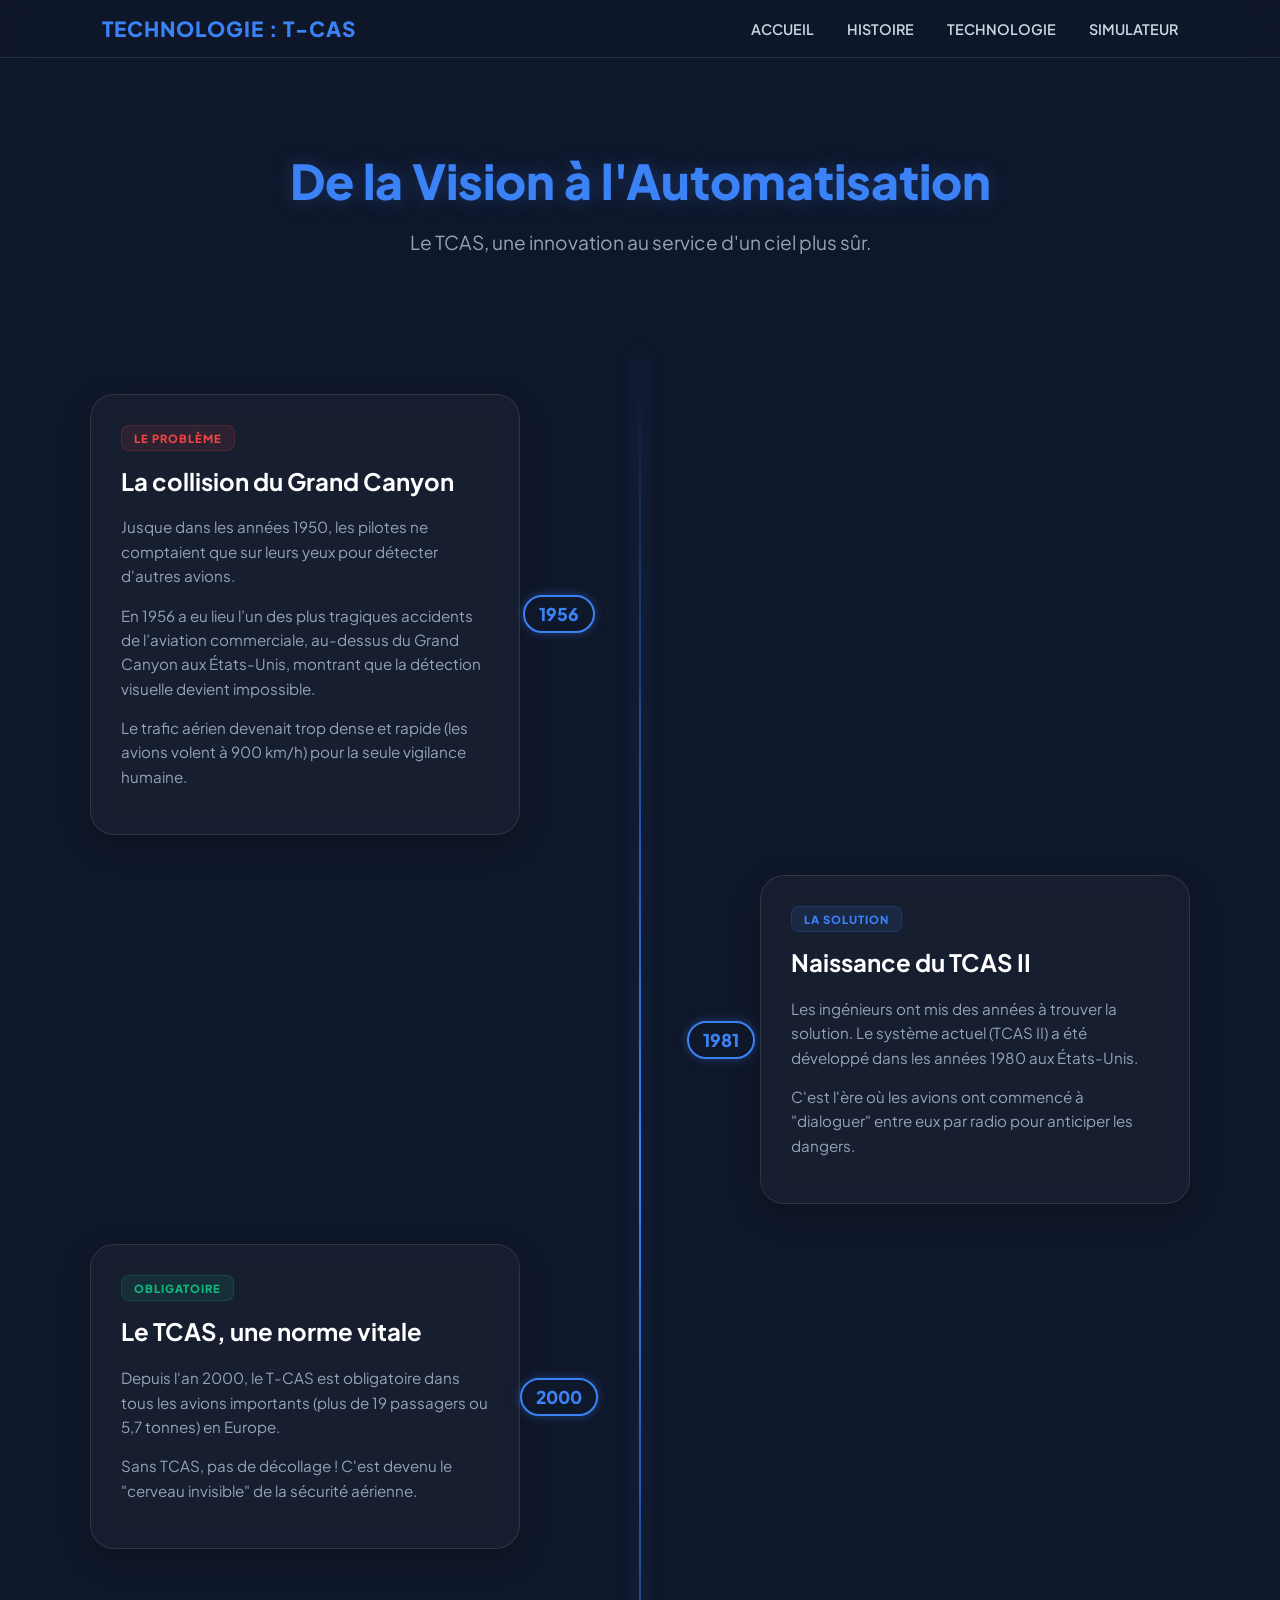
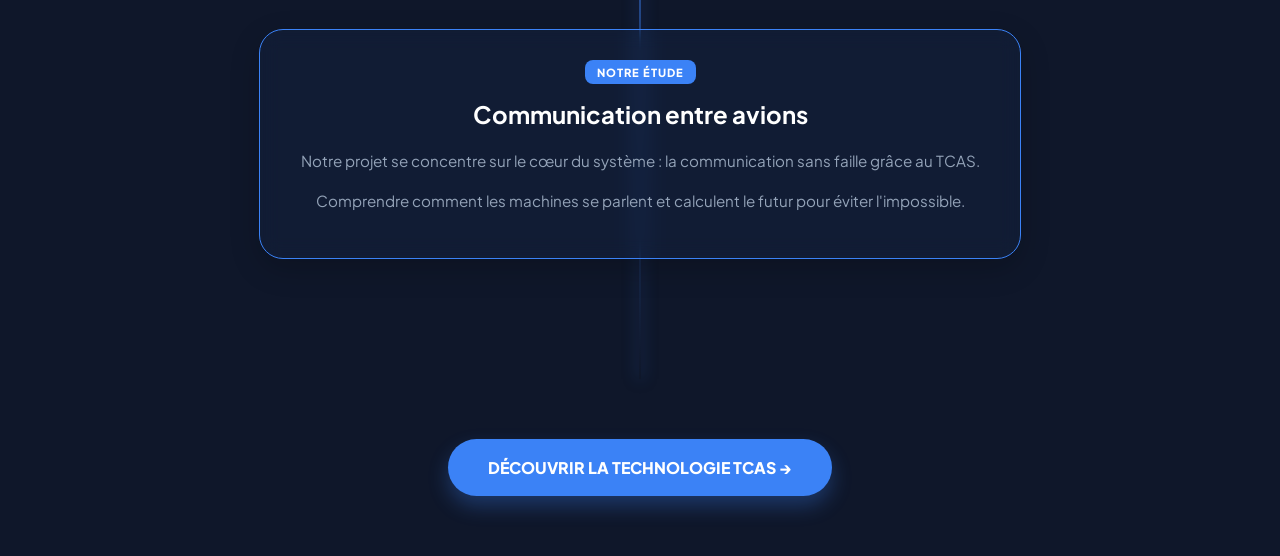
==== histoire.html @ 94fb259f "fini" ====
<!DOCTYPE html>
<html lang="fr">

<head>
    <meta charset="UTF-8">
    <meta name="viewport" content="width=device-width, initial-scale=1.0">
    <title>HISTOIRE - T-CAS</title>
    <link href="https://fonts.googleapis.com/css2?family=Plus+Jakarta+Sans:wght@400;700;800&display=swap"
        rel="stylesheet">
    <link rel="stylesheet" href="histoire.css">
</head>

<body>

    <header>
        <div class="title">TECHNOLOGIE : T-CAS</div>
        <nav>
            <a href="home.html">ACCUEIL</a>
            <a href="histoire.html" class="active">HISTOIRE</a>
            <a href="technologie.html">TECHNOLOGIE</a>
            <a href="jeu.html">SIMULATEUR</a>
        </nav>
    </header>

    <div class="content">
        <div class="hero-section">
            <h1>De la Vision à l'Automatisation</h1>
            <p>Le TCAS, une innovation au service d'un ciel plus sûr.</p>
        </div>

        <div class="timeline">
            <div class="timeline-item left">
                <div class="timeline-content">
                    <div class="timeline-date">1956</div>
                    <div class="tag tag-problem">LE PROBLÈME</div>
                    <h2>La collision du Grand Canyon</h2>
                    <p>Jusque dans les années 1950, les pilotes ne comptaient que sur leurs yeux pour détecter d'autres avions. </p>
                    <p>En 1956 a eu lieu l’un des plus tragiques accidents de l’aviation commerciale, au-dessus du Grand Canyon aux États-Unis, montrant que la détection visuelle devient impossible.</p>
                    <p>Le trafic aérien devenait trop dense et rapide (les avions volent à 900 km/h) pour la seule vigilance humaine.</p>
                </div>
            </div>

            <div class="timeline-item right">
                <div class="timeline-content">
                    <div class="timeline-date">1981</div>
                    <div class="tag tag-solution">LA SOLUTION</div>
                    <h2>Naissance du TCAS II</h2>
                    <p>Les ingénieurs ont mis des années à trouver la solution. Le système actuel (TCAS II) a été développé dans les années 1980 aux États-Unis.</p>
                    <p>C'est l'ère où les avions ont commencé à "dialoguer" entre eux par radio pour anticiper les dangers.</p>
                </div>
            </div>

            <div class="timeline-item left">
                <div class="timeline-content">
                    <div class="timeline-date">2000</div>
                    <div class="tag tag-mandatory">OBLIGATOIRE</div>
                    <h2>Le TCAS, une norme vitale</h2>
                    <p>Depuis l'an 2000, le T-CAS est obligatoire dans tous les avions importants (plus de 19 passagers
                        ou 5,7 tonnes) en Europe.</p>
                    <p>Sans TCAS, pas de décollage ! C'est devenu le "cerveau invisible" de la sécurité aérienne.</p>
                </div>
            </div>

            <div class="timeline-item focus">
                <div class="timeline-content">
                    <div class="tag tag-focus">NOTRE ÉTUDE</div>
                    <h2>Communication entre avions</h2>
                    <p>Notre projet se concentre sur le cœur du système : la communication sans faille grâce au TCAS.</p>
                    <p>Comprendre comment les machines se parlent et calculent le futur pour éviter l'impossible.</p>
                </div>
            </div>
        </div>

        <a href="technologie.html" class="btn-tech">DÉCOUVRIR LA TECHNOLOGIE TCAS →</a>
    </div>

</body>

</html>
---- histoire.css ----
/* --- VARIABLES ET RESET --- */

header {
    display: flex;
    justify-content: space-between;
    align-items: center;
    padding: 15px 8%;
    background: var(--glass-header);
    backdrop-filter: blur(15px);
    border-bottom: 1px solid rgba(255, 255, 255, 0.1);
    position: sticky;
    top: 0;
    z-index: 1000;
}

.title {
    font-weight: 800;
    color: var(--tech-blue);
    font-size: 1.3rem;
    letter-spacing: 1px;
}

nav a {
    color: #cbd5e1;
    text-decoration: none;
    margin-left: 30px;
    font-weight: 600;
    font-size: 0.9rem;
    transition: color 0.3s;
}

nav a:hover {
    color: var(--tech-blue);
}

:root {
    --sky-blue: #1a2a44;       /* Bleu nuit profond */
    --main-dark-blue: #0f172a; /* Fond du site */
    --tech-blue: #3b82f6;      /* Bleu néon (accents) */
    --collision-red: #ef4444;  /* Rouge alerte */
    --glass-card: rgba(255, 255, 255, 0.03);
    --glass-border: rgba(255, 255, 255, 0.1);
}

body, html {
    margin: 0;
    padding: 0;
    background-color: var(--main-dark-blue);
    color: #f1f5f9;
    font-family: 'Plus Jakarta Sans', sans-serif;
}

/* --- HERO SECTION --- */
.hero-section {
    text-align: center;
    padding: 60px 20px 20px;
}

.hero-section h1 {
    font-size: 3rem;
    font-weight: 800;
    color: var(--tech-blue);
    margin-bottom: 15px;
    text-shadow: 0 0 20px rgba(59, 130, 246, 0.3);
}

.hero-section p {
    font-size: 1.2rem;
    color: #94a3b8;
}

/* --- STRUCTURE DE LA TIMELINE --- */
.timeline {
    position: relative;
    max-width: 1100px; /* Un peu plus large pour laisser de la place */
    margin: 60px auto;
    padding: 40px 0;
}

/* La ligne centrale immobile */
.timeline::after {
    content: '';
    position: absolute;
    width: 2px;
    background: linear-gradient(to bottom, transparent, var(--tech-blue), transparent);
    top: 0; bottom: 0;
    left: 50%;
    transform: translateX(-50%);
    box-shadow: 0 0 15px rgba(59, 130, 246, 0.5);
    z-index: 1;
}

.timeline-item {
    position: relative;
    width: 50%;
    margin-bottom: 40px; /* Espace entre les blocs */
    display: flex;
    box-sizing: border-box;
    z-index: 2;
}

/* --- ALIGNEMENT ET ESPACE DE SÉCURITÉ --- */
/* On utilise padding pour repousser les boites loin de la ligne centrale */
.timeline-item.left { 
    left: 0; 
    justify-content: flex-end; 
    padding-right: 120px; /* ESPACE CRUCIAL pour que la date ne touche pas le texte */
}

.timeline-item.right { 
    left: 50%; 
    justify-content: flex-start; 
    padding-left: 120px; /* ESPACE CRUCIAL pour que la date ne touche pas le texte */
}

/* --- LES CARTES (GLASSMORPHISM) --- */
.timeline-content {
    width: 100%;
    max-width: 420px;
    background: var(--glass-card);
    backdrop-filter: blur(10px);
    padding: 25px;
    border-radius: 20px;
    border: 1px solid var(--glass-border);
    position: relative;
}

/* --- LES DATES (ANCHORÉES SUR LA LIGNE) --- */
.timeline-date {
    position: absolute;
    top: 50%;
    /* On force le placement sur la ligne centrale du conteneur .timeline */
    left: auto; 
    transform: translateY(-50%);
    
    background: var(--main-dark-blue);
    color: var(--tech-blue);
    font-weight: 800;
    font-size: 1.1rem;
    padding: 6px 14px;
    border-radius: 50px;
    border: 2px solid var(--tech-blue);
    z-index: 100;
    box-shadow: 0 0 10px rgba(59, 130, 246, 0.4);
}

/* Placement précis de la bulle de date par rapport à la ligne */
.timeline-item.left .timeline-date {
    right: -72px; /* Ajuste cette valeur pour centrer pile sur la ligne */
}

.timeline-item.right .timeline-date {
    left: -72px; /* Ajuste cette valeur pour centrer pile sur la ligne */
}

/* --- LE DERNIER CADRE (FOCUS) --- */
.timeline-item.focus {
    width: 100%;
    left: 0;
    justify-content: center;
    padding: 40px 20px;
}

.timeline-item.focus .timeline-content {
    max-width: 650px;
    text-align: center;
    border-color: var(--tech-blue);
}

.timeline-item.focus .timeline-date {
    display: none;
}

/* --- LES CARTES (GLASSMORPHISM) --- */
.timeline-content {
    width: 100%;
    max-width: 420px;
    background: var(--glass-card);
    backdrop-filter: blur(10px);
    padding: 30px;
    border-radius: 24px;
    border: 1px solid var(--glass-border);
    box-shadow: 0 10px 30px rgba(0,0,0,0.2);
    transition: transform 0.3s ease, border-color 0.3s ease;
}

.timeline-content:hover {
    transform: translateY(-5px);
    border-color: var(--tech-blue);
}

.timeline-content h2 {
    margin-top: 0;
    font-size: 1.5rem;
    color: white;
}

.timeline-content p {
    color: #94a3b8;
    line-height: 1.6;
    font-size: 0.95rem;
}

/* --- LES DATES (FIXÉES SUR LA LIGNE) --- */
/* --- LES DATES (ANCRÉES SUR LA LIGNE) --- */
.timeline-date {
    position: absolute;
    top: 50%;
    /* On utilise le même fond que ton site pour masquer la ligne dessous */
    background: var(--main-dark-blue); 
    color: var(--tech-blue);
    font-weight: 800;
    font-size: 1.1rem;
    padding: 6px 14px;
    border-radius: 50px;
    border: 2px solid var(--tech-blue);
    z-index: 100;
    box-shadow: 0 0 10px rgba(59, 130, 246, 0.4);
    white-space: nowrap;
}

/* À GAUCHE : On la place à l'extrémité droite du bloc + on la décale de moitié */
.timeline-item.left .timeline-date {
    right: 0;
    /* 50% pour la centrer sur le bord, + 40px (marge de sécurité) pour toucher la ligne */
    transform: translate(calc(50% + 40px), -50%); 
}

/* À DROITE : On la place à l'extrémité gauche du bloc + on la décale de moitié */
.timeline-item.right .timeline-date {
    left: 0;
    /* -50% pour la centrer sur le bord, - 40px (marge de sécurité) pour toucher la ligne */
    transform: translate(calc(-50% - 40px), -50%);
}

/* --- TAGS --- */
.tag {
    display: inline-block;
    padding: 5px 12px;
    border-radius: 8px;
    font-size: 0.7rem;
    font-weight: 800;
    margin-bottom: 15px;
    text-transform: uppercase;
    letter-spacing: 1px;
}

.tag-problem { background: rgba(239, 68, 68, 0.1); color: var(--collision-red); border: 1px solid rgba(239, 68, 68, 0.2); }
.tag-solution { background: rgba(59, 130, 246, 0.1); color: var(--tech-blue); border: 1px solid rgba(59, 130, 246, 0.2); }
.tag-mandatory { background: rgba(16, 185, 129, 0.1); color: #10b981; border: 1px solid rgba(16, 185, 129, 0.2); }

/* --- LE DERNIER CADRE (FOCUS) --- */
.timeline-item.focus {
    width: 100%;
    left: 0;
    justify-content: center;
    padding: 40px 20px;
}

.timeline-item.focus .timeline-content {
    max-width: 700px;
    border: 1px solid var(--tech-blue);
    background: rgba(59, 130, 246, 0.05);
    text-align: center;
}

.timeline-item.focus .tag {
    background: var(--tech-blue);
    color: white;
}

.timeline-item.focus .timeline-date {
    display: none; /* Pas de date volante pour le focus final */
}

/* --- BOUTON EN SAVOIR PLUS --- */
.btn-tech {
    display: block;          /* Force le bouton à se comporter comme un bloc */
    width: fit-content;      /* Le bloc ne prend que la largeur nécessaire au texte */
    margin: 60px auto;       /* Centre horizontalement (auto) et ajoute de l'espace en haut/bas (60px) */
    
    background: var(--tech-blue);
    color: white;
    padding: 18px 40px;
    border-radius: 50px;
    text-decoration: none;
    font-weight: 800;
    text-align: center;
    transition: 0.3s;
    box-shadow: 0 10px 20px rgba(59, 130, 246, 0.3);
    border: none;
    cursor: pointer;
}

.btn-tech:hover {
    transform: translateY(-3px) scale(1.02);
    box-shadow: 0 15px 30px rgba(59, 130, 246, 0.5);
    background: #2563eb; /* Un bleu légèrement plus soutenu au survol */
}

/* --- RESPONSIVE MOBILE --- */
@media (max-width: 768px) {
    .timeline::after { left: 30px; }
    .timeline-item { width: 100%; left: 0 !important; padding-left: 70px !important; padding-right: 20px !important; text-align: left !important; }
    .timeline-date { left: 30px !important; transform: translate(-50%, -50%); font-size: 1rem; }
    .hero-section h1 { font-size: 2rem; }
}
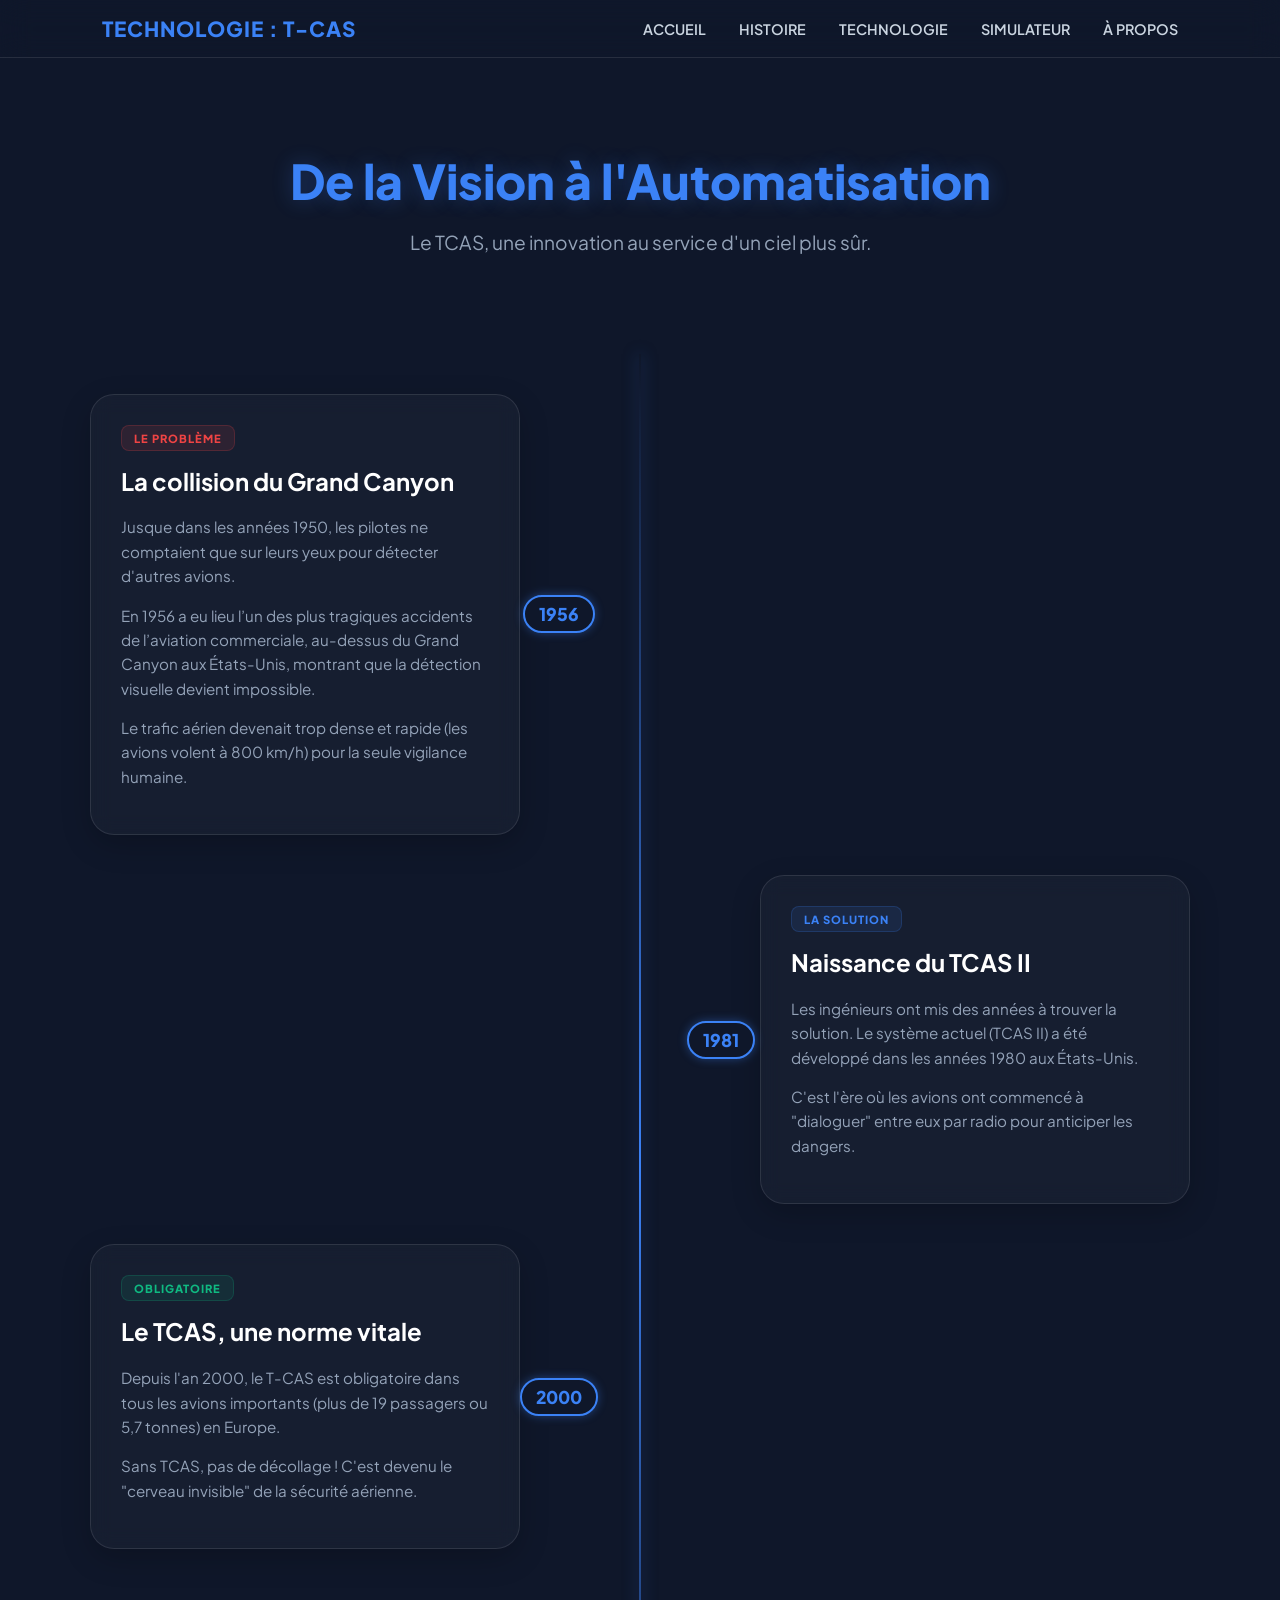
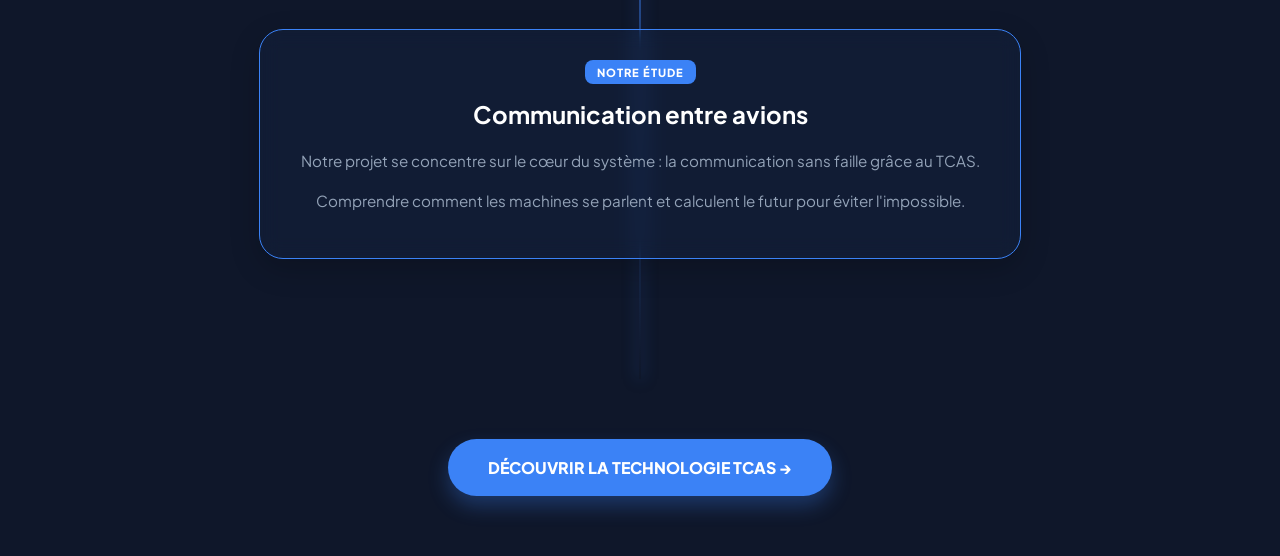
==== commit c82ae90d: "fini" ====
--- a/histoire.html
+++ b/histoire.html
@@ -19,6 +19,7 @@
             <a href="histoire.html" class="active">HISTOIRE</a>
             <a href="technologie.html">TECHNOLOGIE</a>
             <a href="jeu.html">SIMULATEUR</a>
+            <a href="apropos.html">À PROPOS</a>
         </nav>
     </header>
 
@@ -36,7 +37,7 @@
                     <h2>La collision du Grand Canyon</h2>
                     <p>Jusque dans les années 1950, les pilotes ne comptaient que sur leurs yeux pour détecter d'autres avions. </p>
                     <p>En 1956 a eu lieu l’un des plus tragiques accidents de l’aviation commerciale, au-dessus du Grand Canyon aux États-Unis, montrant que la détection visuelle devient impossible.</p>
-                    <p>Le trafic aérien devenait trop dense et rapide (les avions volent à 900 km/h) pour la seule vigilance humaine.</p>
+                    <p>Le trafic aérien devenait trop dense et rapide (les avions volent à 800 km/h) pour la seule vigilance humaine.</p>
                 </div>
             </div>
 
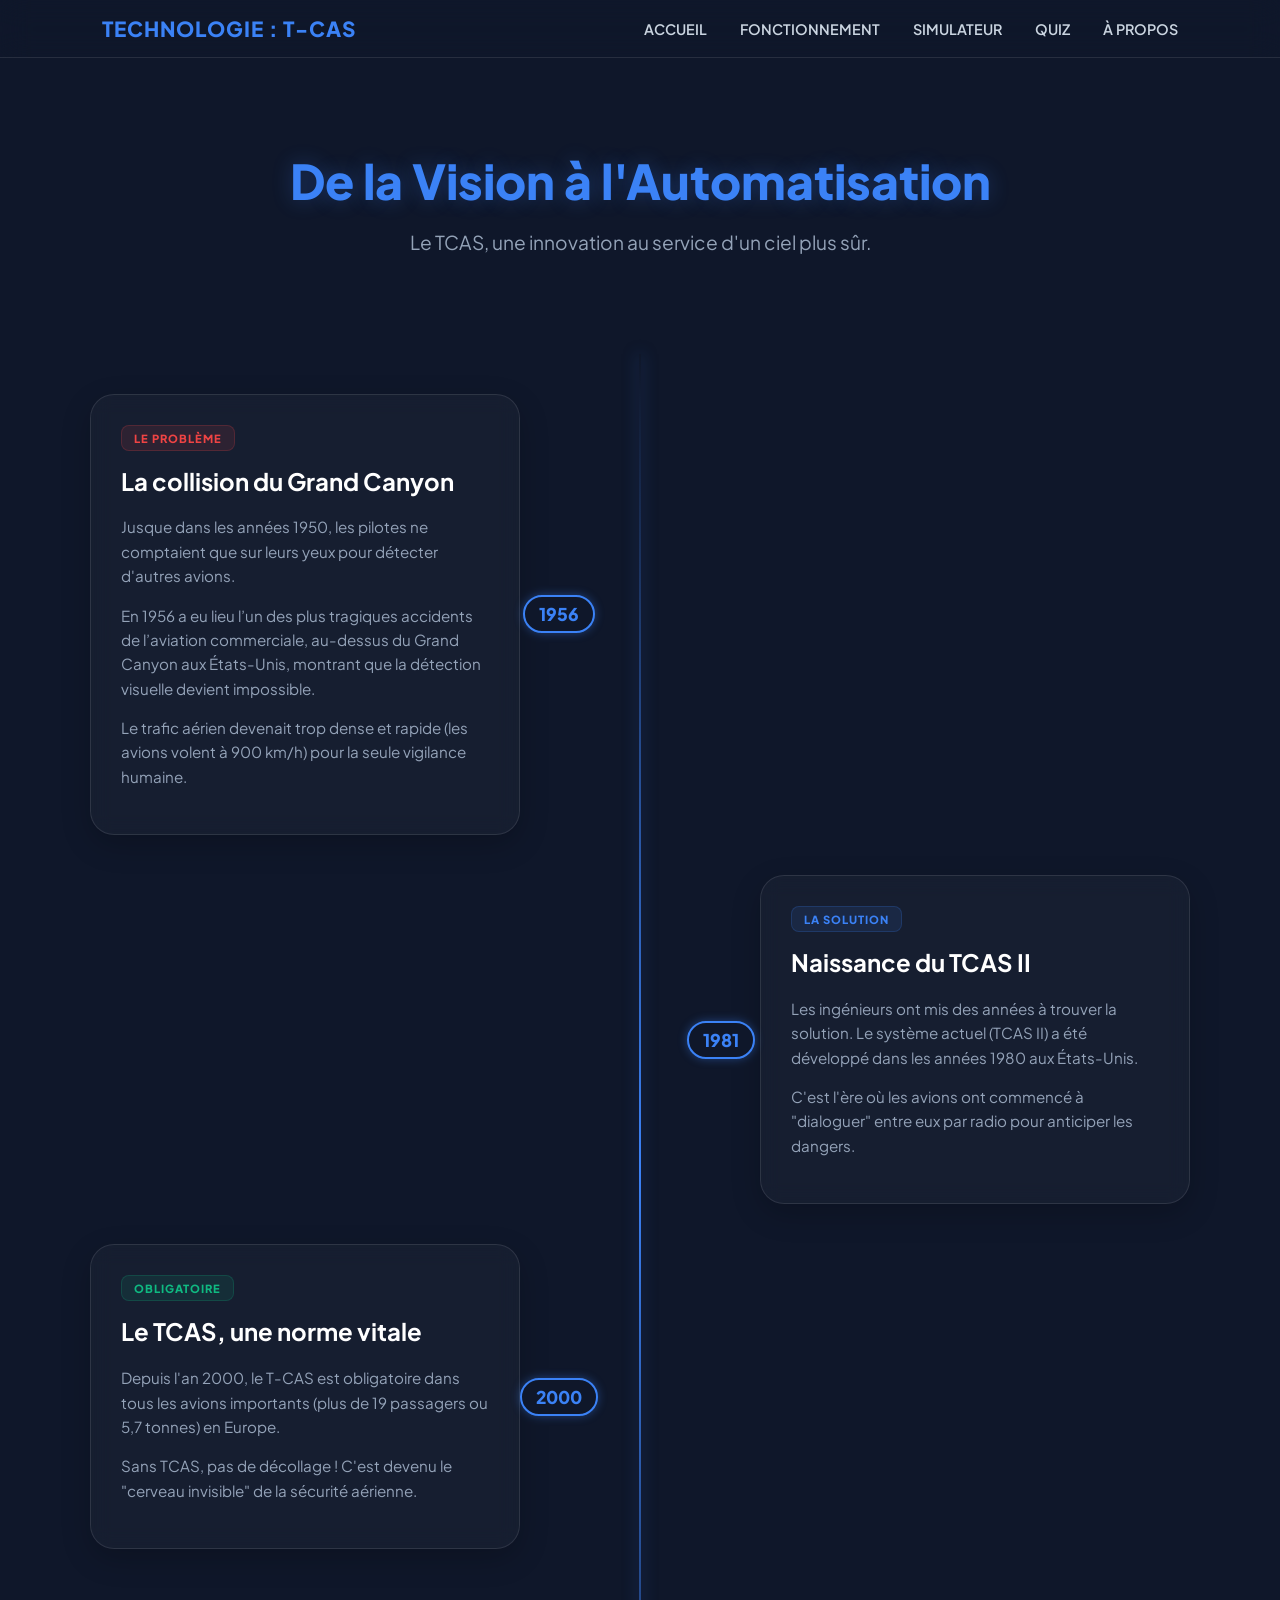
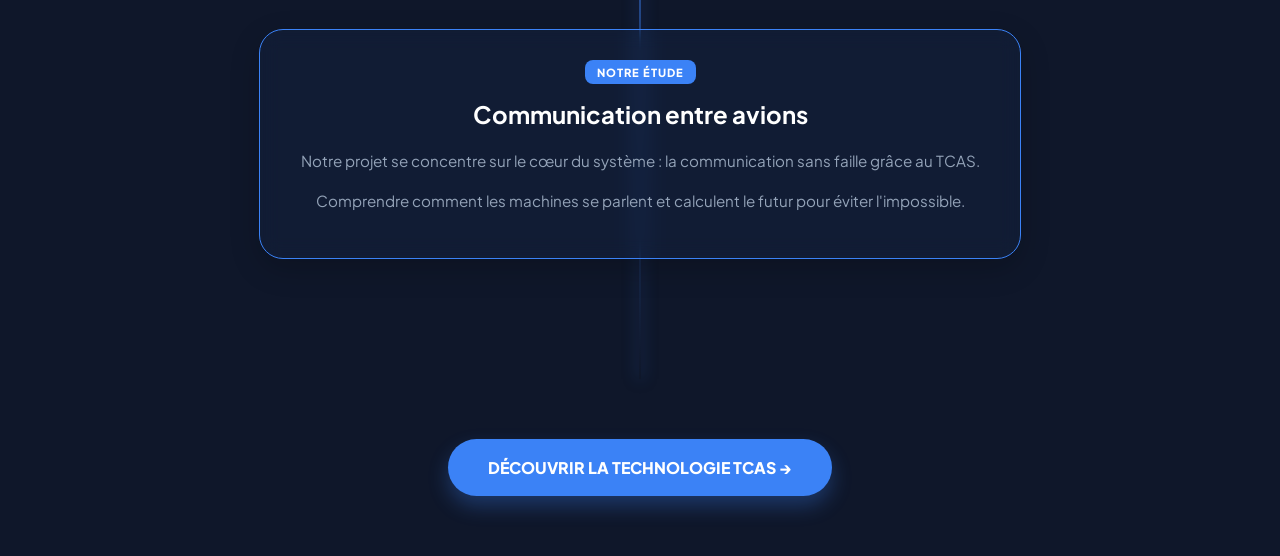
==== commit a194ed86: "Ajout quiz + jeu" ====
--- a/histoire.html
+++ b/histoire.html
@@ -16,9 +16,9 @@
         <div class="title">TECHNOLOGIE : T-CAS</div>
         <nav>
             <a href="home.html">ACCUEIL</a>
-            <a href="histoire.html" class="active">HISTOIRE</a>
-            <a href="technologie.html">TECHNOLOGIE</a>
+            <a href="histoire.html" class="active">FONCTIONNEMENT</a>
             <a href="jeu.html">SIMULATEUR</a>
+            <a href="quiz.html">QUIZ</a>
             <a href="apropos.html">À PROPOS</a>
         </nav>
     </header>
@@ -35,9 +35,12 @@
                     <div class="timeline-date">1956</div>
                     <div class="tag tag-problem">LE PROBLÈME</div>
                     <h2>La collision du Grand Canyon</h2>
-                    <p>Jusque dans les années 1950, les pilotes ne comptaient que sur leurs yeux pour détecter d'autres avions. </p>
-                    <p>En 1956 a eu lieu l’un des plus tragiques accidents de l’aviation commerciale, au-dessus du Grand Canyon aux États-Unis, montrant que la détection visuelle devient impossible.</p>
-                    <p>Le trafic aérien devenait trop dense et rapide (les avions volent à 800 km/h) pour la seule vigilance humaine.</p>
+                    <p>Jusque dans les années 1950, les pilotes ne comptaient que sur leurs yeux pour détecter d'autres
+                        avions. </p>
+                    <p>En 1956 a eu lieu l’un des plus tragiques accidents de l’aviation commerciale, au-dessus du Grand
+                        Canyon aux États-Unis, montrant que la détection visuelle devient impossible.</p>
+                    <p>Le trafic aérien devenait trop dense et rapide (les avions volent à 900 km/h) pour la seule
+                        vigilance humaine.</p>
                 </div>
             </div>
 
@@ -46,8 +49,10 @@
                     <div class="timeline-date">1981</div>
                     <div class="tag tag-solution">LA SOLUTION</div>
                     <h2>Naissance du TCAS II</h2>
-                    <p>Les ingénieurs ont mis des années à trouver la solution. Le système actuel (TCAS II) a été développé dans les années 1980 aux États-Unis.</p>
-                    <p>C'est l'ère où les avions ont commencé à "dialoguer" entre eux par radio pour anticiper les dangers.</p>
+                    <p>Les ingénieurs ont mis des années à trouver la solution. Le système actuel (TCAS II) a été
+                        développé dans les années 1980 aux États-Unis.</p>
+                    <p>C'est l'ère où les avions ont commencé à "dialoguer" entre eux par radio pour anticiper les
+                        dangers.</p>
                 </div>
             </div>
 
@@ -66,7 +71,8 @@
                 <div class="timeline-content">
                     <div class="tag tag-focus">NOTRE ÉTUDE</div>
                     <h2>Communication entre avions</h2>
-                    <p>Notre projet se concentre sur le cœur du système : la communication sans faille grâce au TCAS.</p>
+                    <p>Notre projet se concentre sur le cœur du système : la communication sans faille grâce au TCAS.
+                    </p>
                     <p>Comprendre comment les machines se parlent et calculent le futur pour éviter l'impossible.</p>
                 </div>
             </div>
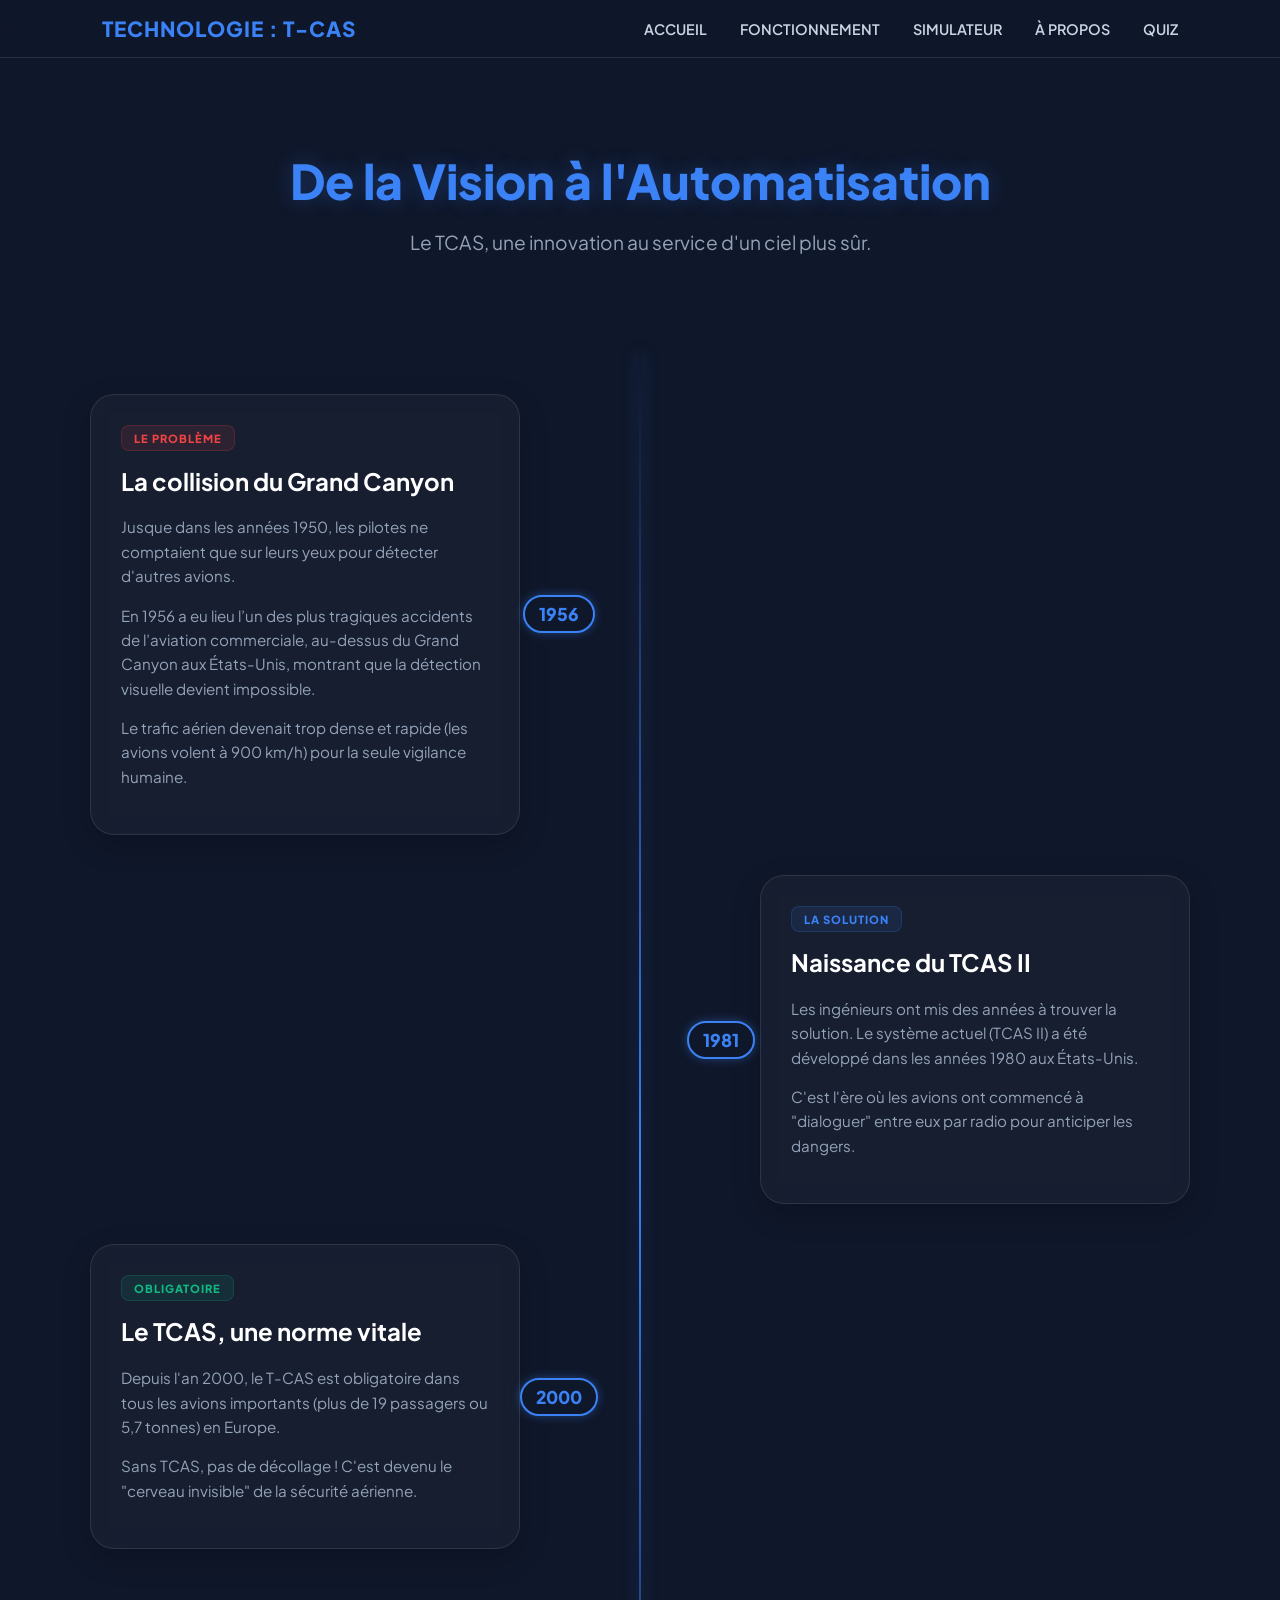
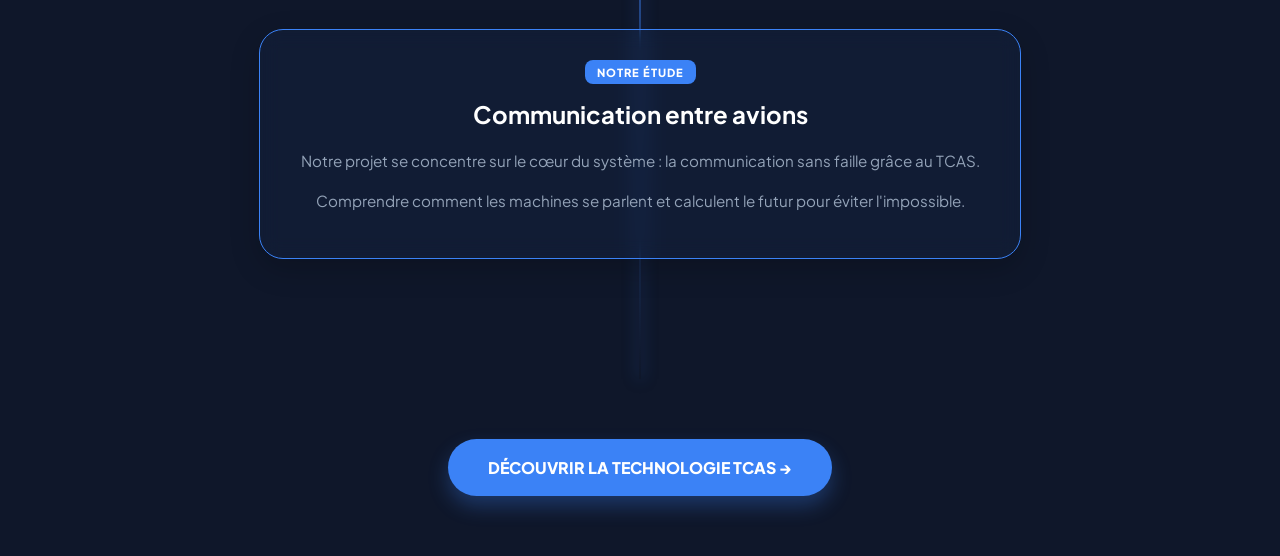
==== commit cf4b1189: "Merge branch 'système'" ====
--- a/histoire.html
+++ b/histoire.html
@@ -18,8 +18,8 @@
             <a href="home.html">ACCUEIL</a>
             <a href="histoire.html" class="active">FONCTIONNEMENT</a>
             <a href="jeu.html">SIMULATEUR</a>
+            <a href="apropos.html">À PROPOS</a>
             <a href="quiz.html">QUIZ</a>
-            <a href="apropos.html">À PROPOS</a>
         </nav>
     </header>
 
@@ -35,12 +35,9 @@
                     <div class="timeline-date">1956</div>
                     <div class="tag tag-problem">LE PROBLÈME</div>
                     <h2>La collision du Grand Canyon</h2>
-                    <p>Jusque dans les années 1950, les pilotes ne comptaient que sur leurs yeux pour détecter d'autres
-                        avions. </p>
-                    <p>En 1956 a eu lieu l’un des plus tragiques accidents de l’aviation commerciale, au-dessus du Grand
-                        Canyon aux États-Unis, montrant que la détection visuelle devient impossible.</p>
-                    <p>Le trafic aérien devenait trop dense et rapide (les avions volent à 900 km/h) pour la seule
-                        vigilance humaine.</p>
+                    <p>Jusque dans les années 1950, les pilotes ne comptaient que sur leurs yeux pour détecter d'autres avions. </p>
+                    <p>En 1956 a eu lieu l’un des plus tragiques accidents de l’aviation commerciale, au-dessus du Grand Canyon aux États-Unis, montrant que la détection visuelle devient impossible.</p>
+                    <p>Le trafic aérien devenait trop dense et rapide (les avions volent à 900 km/h) pour la seule vigilance humaine.</p>
                 </div>
             </div>
 
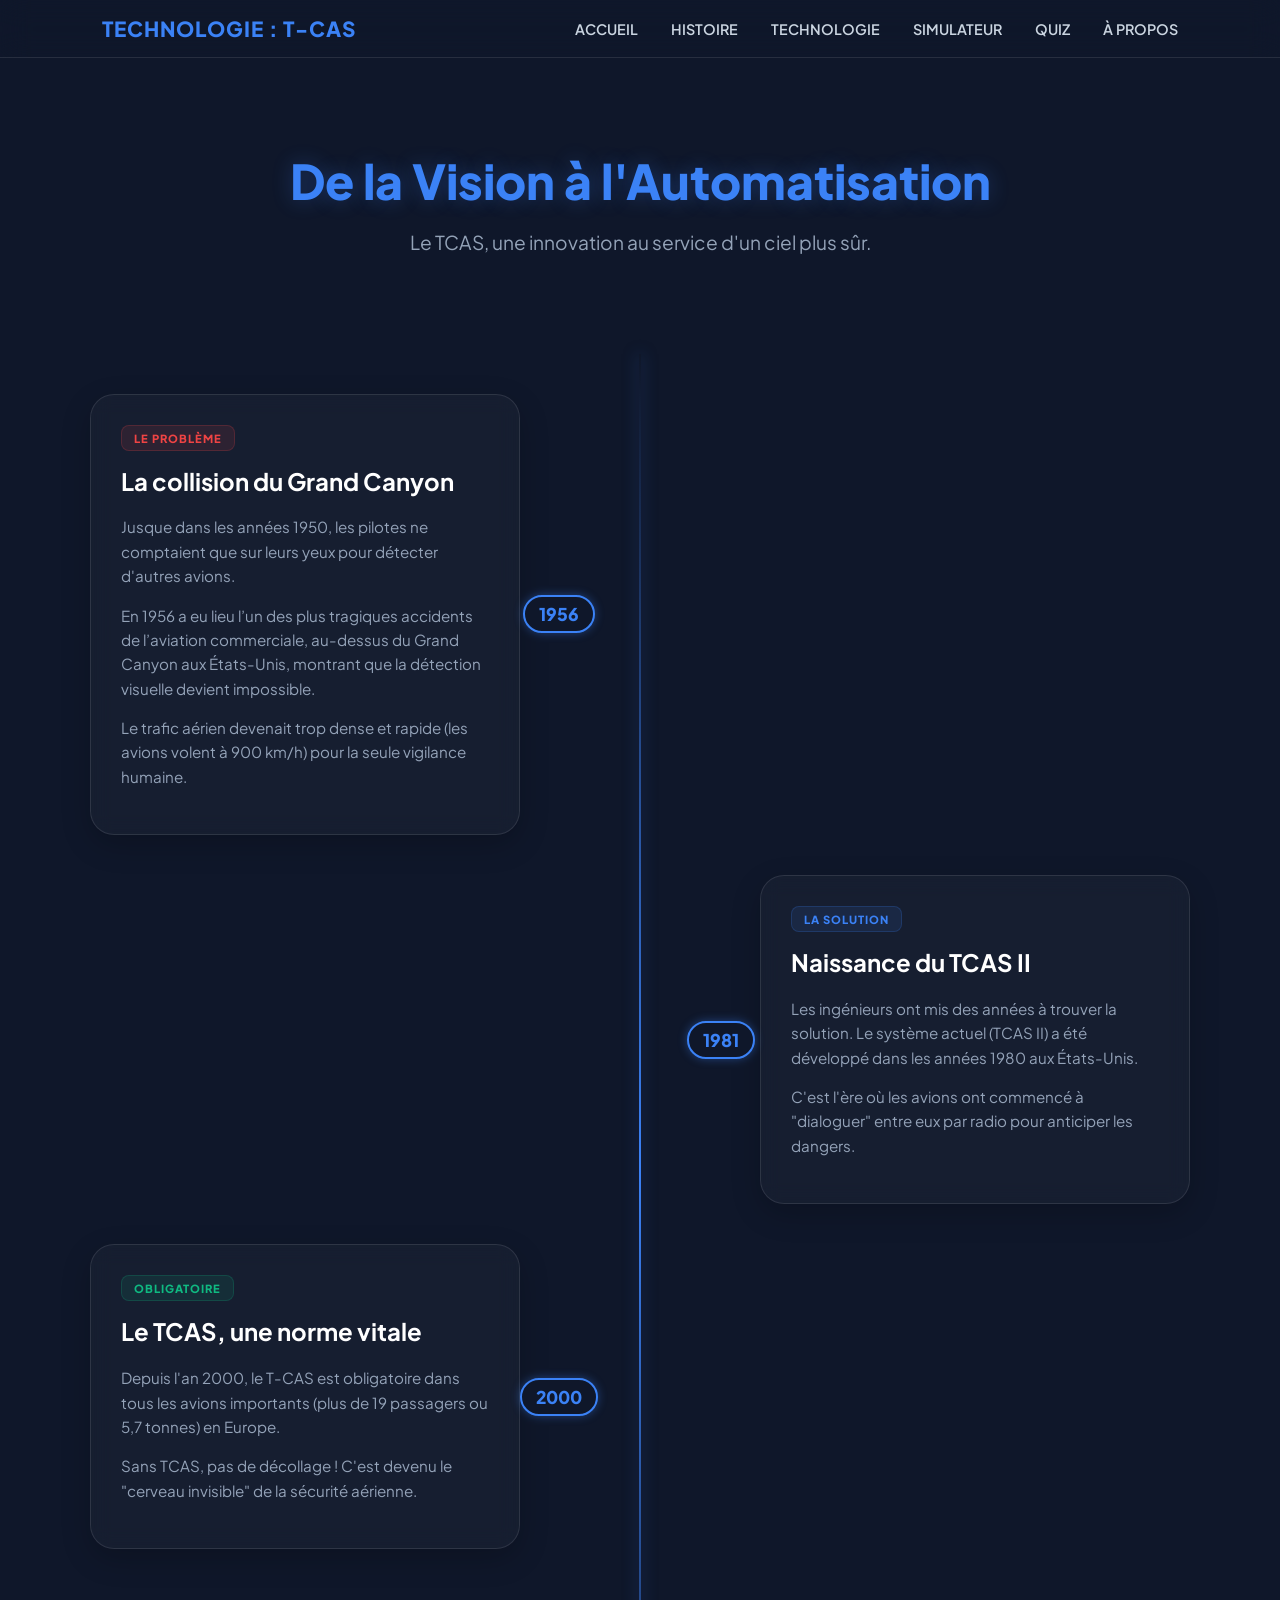
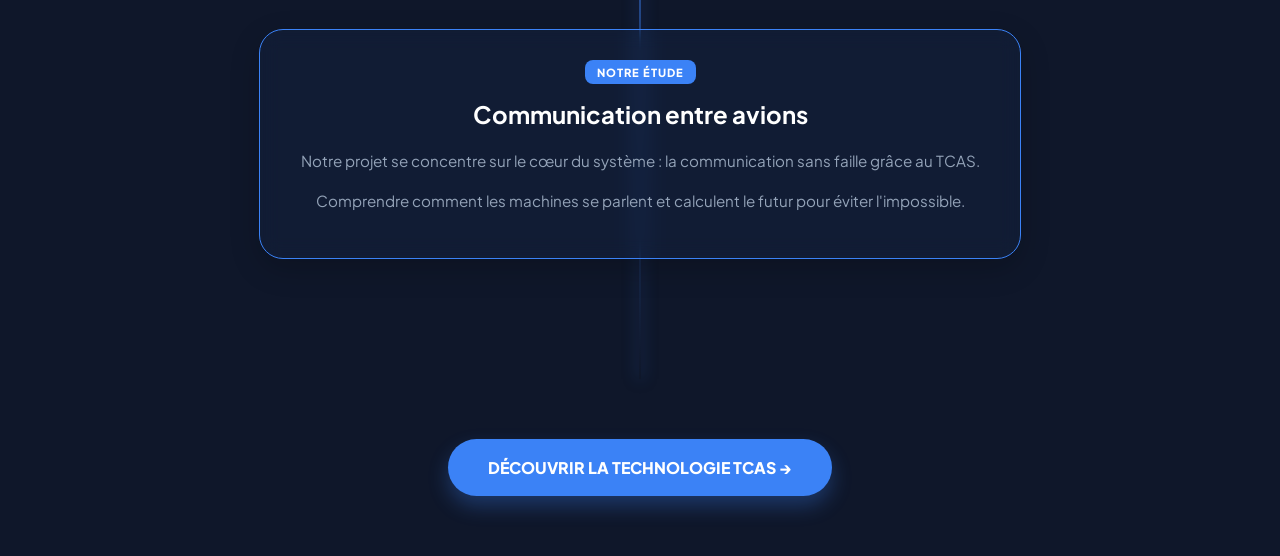
==== commit c01e862e: "menu" ====
--- a/histoire.html
+++ b/histoire.html
@@ -16,10 +16,11 @@
         <div class="title">TECHNOLOGIE : T-CAS</div>
         <nav>
             <a href="home.html">ACCUEIL</a>
-            <a href="histoire.html" class="active">FONCTIONNEMENT</a>
+            <a href="histoire.html"class="active">HISTOIRE</a>
+            <a href="technologie.html">TECHNOLOGIE</a>
             <a href="jeu.html">SIMULATEUR</a>
-            <a href="apropos.html">À PROPOS</a>
             <a href="quiz.html">QUIZ</a>
+            <a href="apropos.html" class="active">À PROPOS</a>
         </nav>
     </header>
 
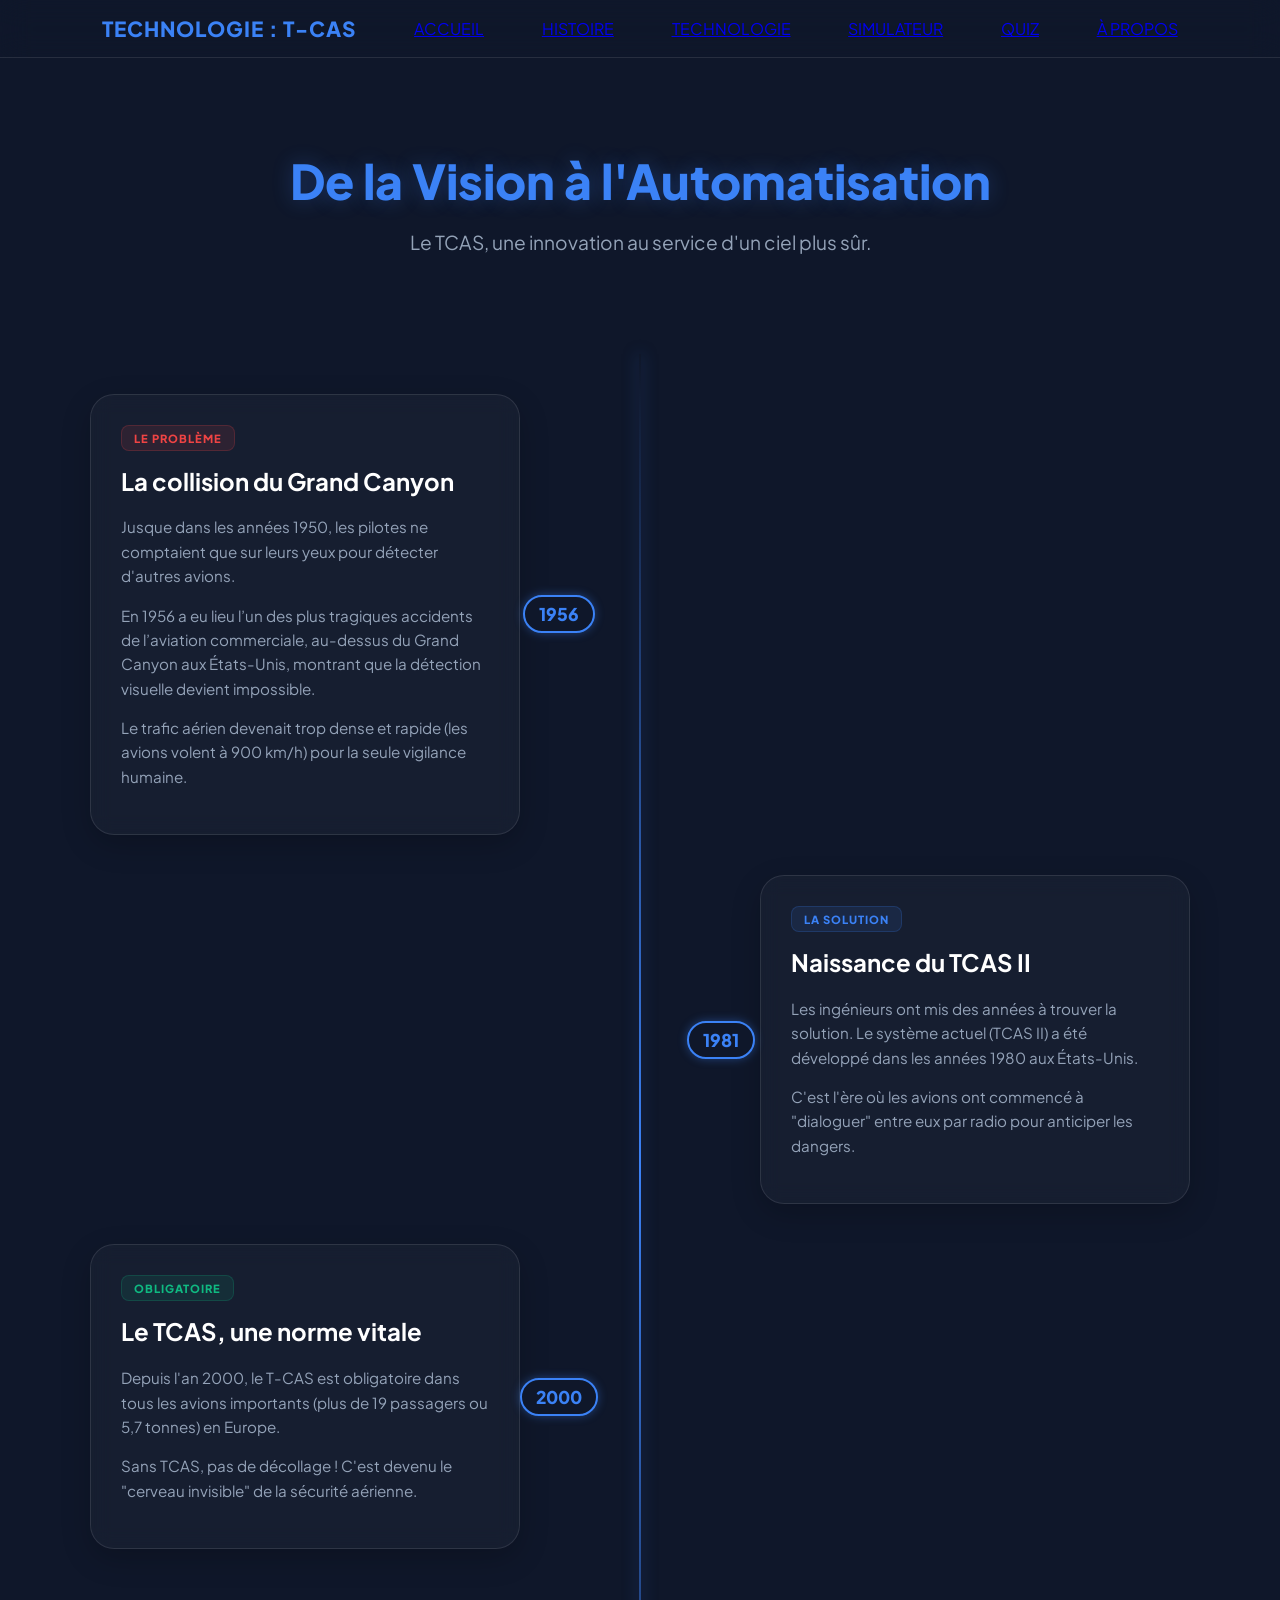
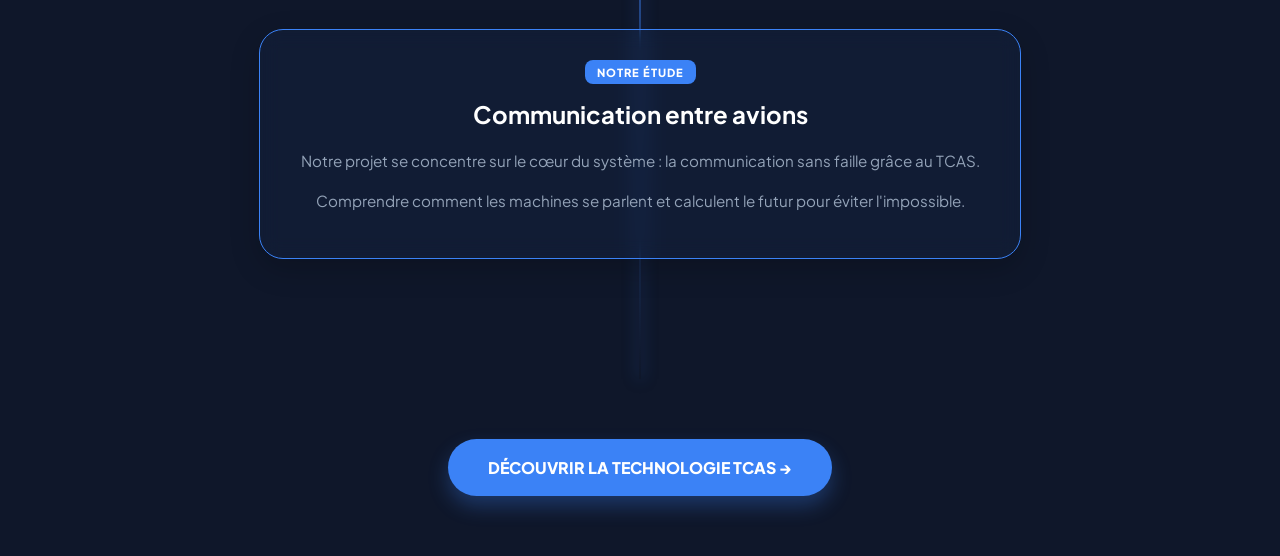
==== commit 8f8eadb2: "Correctif navbar" ====
--- a/histoire.html
+++ b/histoire.html
@@ -14,13 +14,12 @@
 
     <header>
         <div class="title">TECHNOLOGIE : T-CAS</div>
-        <nav>
-            <a href="home.html">ACCUEIL</a>
-            <a href="histoire.html"class="active">HISTOIRE</a>
-            <a href="technologie.html">TECHNOLOGIE</a>
-            <a href="jeu.html">SIMULATEUR</a>
-            <a href="quiz.html">QUIZ</a>
-            <a href="apropos.html" class="active">À PROPOS</a>
+        <a href="home.html">ACCUEIL</a>
+        <a href="histoire.html" class="active">HISTOIRE</a>
+        <a href="technologie.html">TECHNOLOGIE</a>
+        <a href="jeu.html">SIMULATEUR</a>
+        <a href="quiz.html">QUIZ</a>
+        <a href="apropos.html">À PROPOS</a>
         </nav>
     </header>
 
@@ -36,9 +35,12 @@
                     <div class="timeline-date">1956</div>
                     <div class="tag tag-problem">LE PROBLÈME</div>
                     <h2>La collision du Grand Canyon</h2>
-                    <p>Jusque dans les années 1950, les pilotes ne comptaient que sur leurs yeux pour détecter d'autres avions. </p>
-                    <p>En 1956 a eu lieu l’un des plus tragiques accidents de l’aviation commerciale, au-dessus du Grand Canyon aux États-Unis, montrant que la détection visuelle devient impossible.</p>
-                    <p>Le trafic aérien devenait trop dense et rapide (les avions volent à 900 km/h) pour la seule vigilance humaine.</p>
+                    <p>Jusque dans les années 1950, les pilotes ne comptaient que sur leurs yeux pour détecter d'autres
+                        avions. </p>
+                    <p>En 1956 a eu lieu l’un des plus tragiques accidents de l’aviation commerciale, au-dessus du Grand
+                        Canyon aux États-Unis, montrant que la détection visuelle devient impossible.</p>
+                    <p>Le trafic aérien devenait trop dense et rapide (les avions volent à 900 km/h) pour la seule
+                        vigilance humaine.</p>
                 </div>
             </div>
 
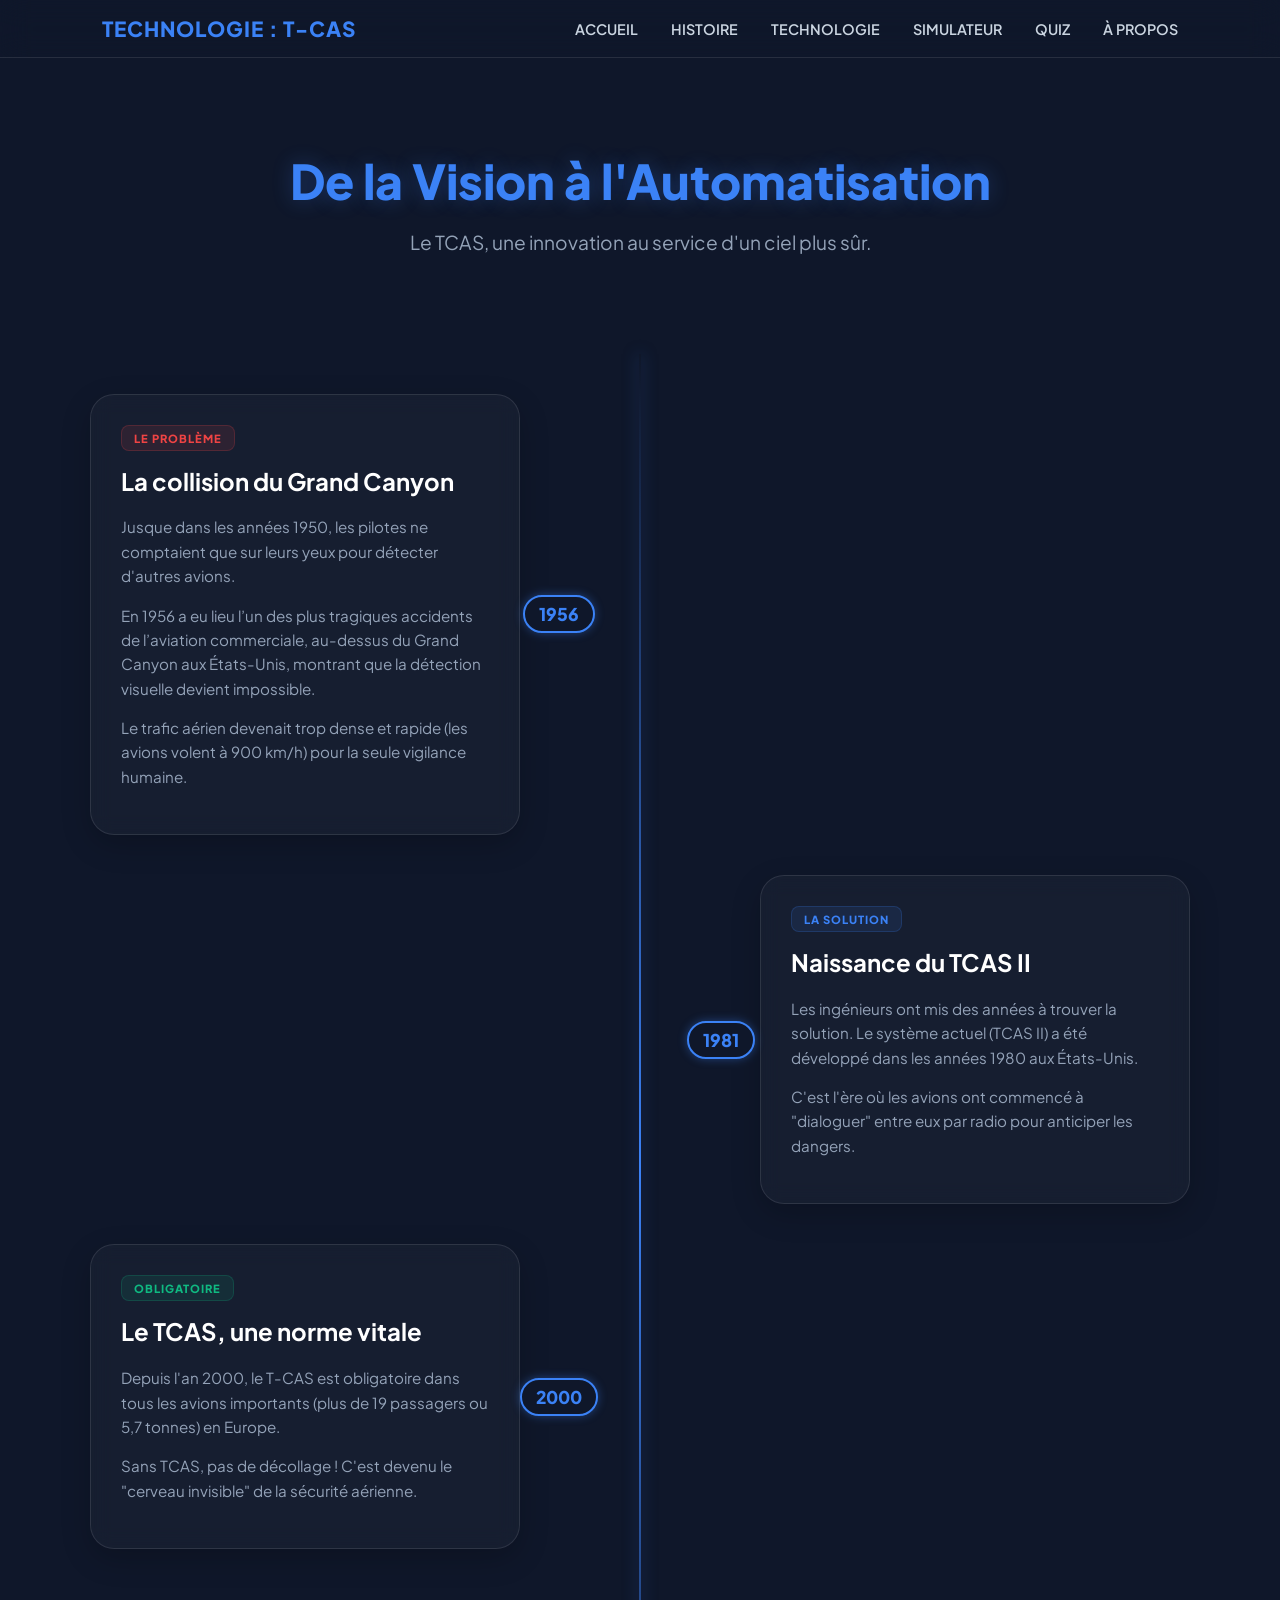
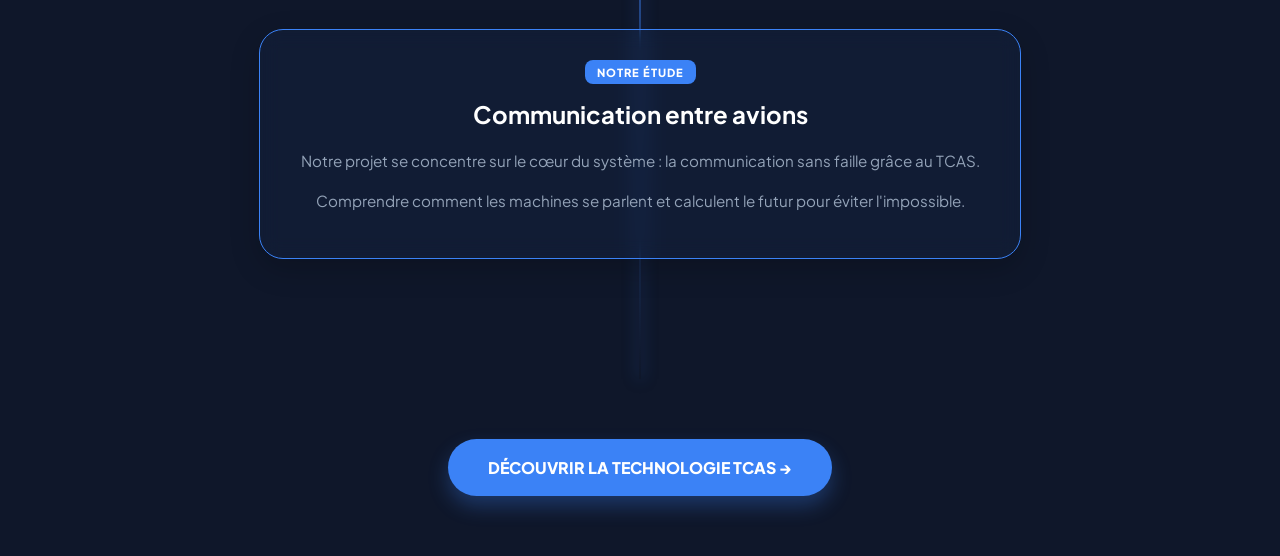
==== commit 251261a2: "Correction navbar" ====
--- a/histoire.html
+++ b/histoire.html
@@ -14,12 +14,13 @@
 
     <header>
         <div class="title">TECHNOLOGIE : T-CAS</div>
-        <a href="home.html">ACCUEIL</a>
-        <a href="histoire.html" class="active">HISTOIRE</a>
-        <a href="technologie.html">TECHNOLOGIE</a>
-        <a href="jeu.html">SIMULATEUR</a>
-        <a href="quiz.html">QUIZ</a>
-        <a href="apropos.html">À PROPOS</a>
+        <nav>
+            <a href="home.html">ACCUEIL</a>
+            <a href="histoire.html" class="active">HISTOIRE</a>
+            <a href="technologie.html">TECHNOLOGIE</a>
+            <a href="jeu.html">SIMULATEUR</a>
+            <a href="quiz.html">QUIZ</a>
+            <a href="apropos.html" class="active">À PROPOS</a>
         </nav>
     </header>
 
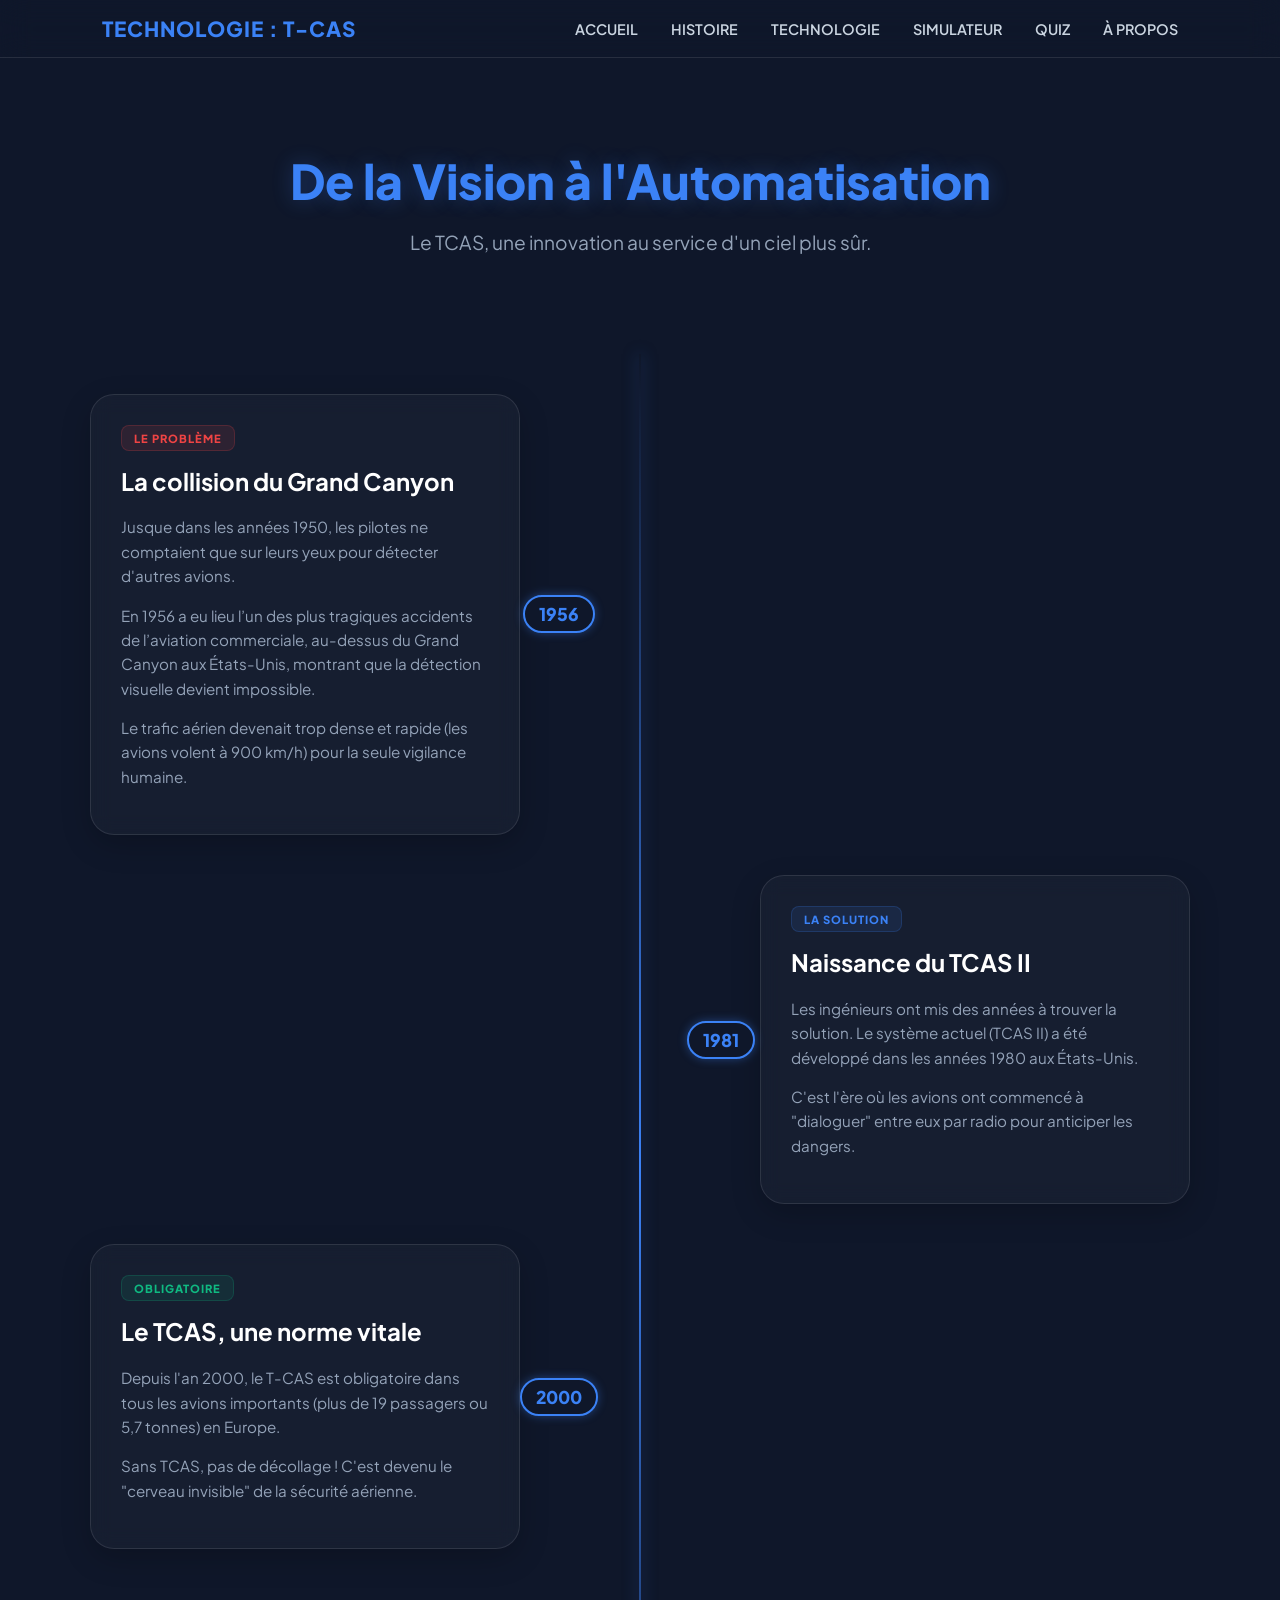
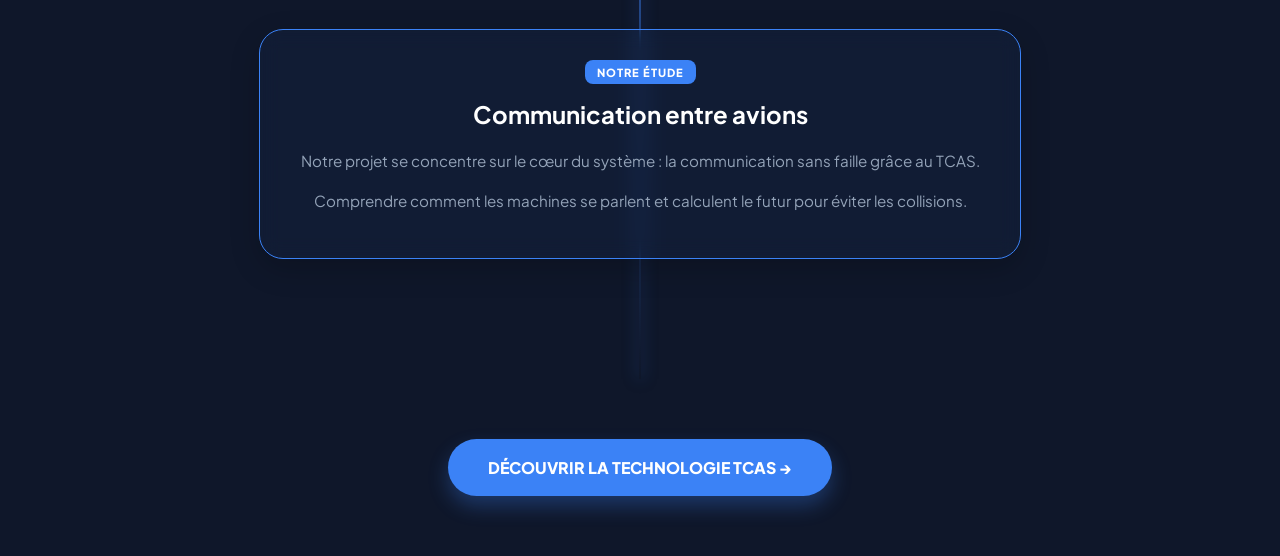
==== commit 7e959451: "fini" ====
--- a/histoire.html
+++ b/histoire.html
@@ -74,7 +74,7 @@
                     <h2>Communication entre avions</h2>
                     <p>Notre projet se concentre sur le cœur du système : la communication sans faille grâce au TCAS.
                     </p>
-                    <p>Comprendre comment les machines se parlent et calculent le futur pour éviter l'impossible.</p>
+                    <p>Comprendre comment les machines se parlent et calculent le futur pour éviter les collisions.</p>
                 </div>
             </div>
         </div>
